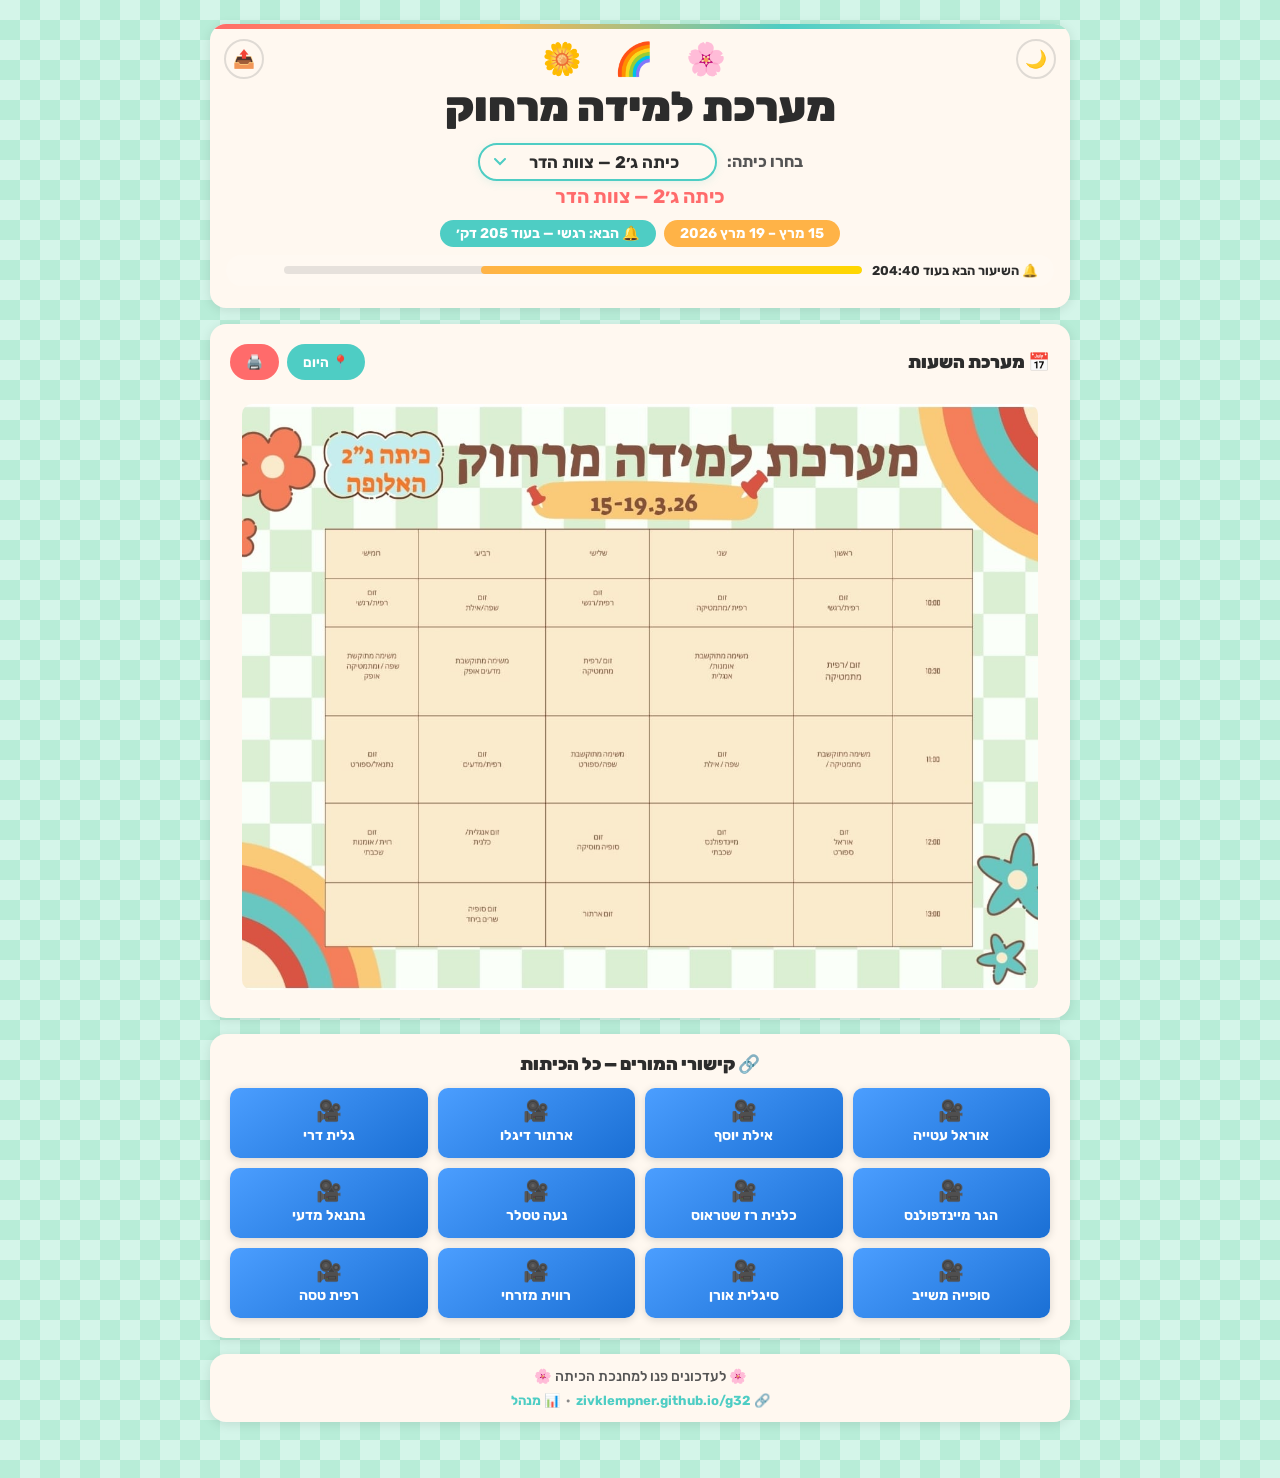
==== docs/index.html @ a0849b25 "Add ג'3 class support with SPA switching, image schedule, and today view - Add ג'3 schedule data (sc" ====
<!DOCTYPE html>
<html lang="he" dir="rtl">
<head>
  <meta charset="UTF-8" />
  <meta name="viewport" content="width=device-width, initial-scale=1.0, viewport-fit=cover" />
  <title>מערכת ג׳2 — צוות הדר</title>

  <link rel="icon" href="favicon.svg" type="image/svg+xml" />
  <link rel="apple-touch-icon" href="icon-192.png" />
  <link rel="manifest" href="manifest.json" />
  <meta name="theme-color" content="#4ECDC4" />
  <meta name="apple-mobile-web-app-capable" content="yes" />
  <meta name="apple-mobile-web-app-status-bar-style" content="default" />
  <meta name="apple-mobile-web-app-title" content="מערכת ג׳2" />
  <meta name="mobile-web-app-capable" content="yes" />
  <meta property="og:title" content="מערכת למידה מרחוק — כיתה ג׳2" />
  <meta property="og:description" content="מערכת שעות ולינקים לשיעורים — כיתה ג׳2 צוות הדר" />

  <link rel="stylesheet" href="style.css" />

  <!-- GoatCounter: replace YOUR-CODE with your site code from goatcounter.com -->
  <script data-goatcounter="https://kziv.goatcounter.com/count"
          async src="//gc.zgo.at/count.js"></script>
</head>
<body>
  <div class="page-wrapper">

    <header class="header-card">
      <div class="header-top-row">
        <button class="icon-btn" id="dark-toggle" title="מצב כהה / בהיר">🌙</button>
        <span class="deco-top" aria-hidden="true">🌸 🌈 🌼</span>
        <div class="header-top-actions">
          <button class="icon-btn notify-btn" id="notify-btn" style="display:none" title="הפעל התראות">🔔</button>
          <button class="icon-btn" id="share-btn" title="שתף קישור">📤</button>
        </div>
      </div>
      <h1>מערכת למידה מרחוק</h1>
      <div class="class-switcher">
        <label class="class-label" for="class-select">בחרו כיתה:</label>
        <select id="class-select" class="class-select">
          <option value="g32">כיתה ג׳2 — צוות הדר</option>
          <option value="g33">כיתה ג׳3 — בית ספר הדר</option>
        </select>
      </div>
      <div class="subtitle" id="class-subtitle">כיתה ג׳2 — בית ספר הדר</div>
      <div class="header-meta">
        <span class="week-range" id="week-range">…</span>
        <span class="now-pill"  id="now-pill"    style="display:none">…</span>
        <span class="next-pill" id="next-lesson">טוען…</span>
      </div>
      <div class="lesson-timer" id="lesson-timer" style="display:none">
        <span class="lesson-timer-label" id="lesson-timer-label"></span>
        <div class="lesson-timer-track">
          <div class="lesson-timer-fill" id="lesson-timer-fill"></div>
        </div>
        <span class="lesson-timer-pct" id="lesson-timer-pct"></span>
      </div>
    </header>

    <section class="schedule-card">
      <div class="schedule-card-header">
        <h2>📅 מערכת השעות</h2>
        <div class="schedule-actions">
          <button class="action-btn teal-btn" id="today-toggle">📍 היום</button>
          <button class="action-btn coral-btn" onclick="window.print()" aria-label="הדפס">🖨️</button>
        </div>
      </div>
      <div class="schedule-img-wrap" id="schedule-img-wrap">
        <img id="schedule-img" class="schedule-img" src="schedule-g2.jpeg" alt="מערכת שעות" />
      </div>
      <div id="today-view" class="today-view" style="display:none"></div>
    </section>

    <section class="teachers-card">
      <h2>🔗 קישורי המורים — כל הכיתות</h2>
      <div class="teachers-grid" id="teachers-grid">
        <p class="loading-msg">טוען קישורים…</p>
      </div>
    </section>

    <footer>
      <span>🌸</span> לעדכונים פנו למחנכת הכיתה <span>🌸</span>
      <div class="footer-links">
        <a href="https://zivklempner.github.io/g32" target="_blank" rel="noopener">🔗 zivklempner.github.io/g32</a>
        <span class="footer-sep">·</span>
        <a href="admin.html">📊 מנהל</a>
      </div>
    </footer>

  </div>
  <script src="app.js"></script>
</body>
</html>
---- docs/style.css ----
@import url('https://fonts.googleapis.com/css2?family=Rubik:wght@400;500;700;900&display=swap');

/* ── Reset ────────────────────────────────────────────────── */
*, *::before, *::after { box-sizing: border-box; margin: 0; padding: 0; }
button { font-family: inherit; cursor: pointer; touch-action: manipulation; }
a      { touch-action: manipulation; -webkit-tap-highlight-color: transparent; }

/* ── Theme variables ──────────────────────────────────────── */
:root {
  --cream:       #FFF8F0;
  --coral:       #FF6B6B;
  --teal:        #4ECDC4;
  --orange:      #FFB347;
  --mint:        #A8E6CF;
  --body-bg:     #d4f5e9;
  --body-check:  #b8edd8;
  --text:        #2c2c2c;
  --text-sub:    #555;
  --text-muted:  #888;
  --empty-cell:  #f5f0e8;
  --cell-border: white;
  --card-shadow: 0 2px 12px rgba(0,0,0,0.10);
  --radius:      16px;
  --radius-sm:   10px;
}
[data-theme="dark"] {
  --cream:       #1e2d2d;
  --body-bg:     #111d1d;
  --body-check:  #0e1818;
  --text:        #e8e8e8;
  --text-sub:    #bbb;
  --text-muted:  #999;
  --empty-cell:  #1a2a2a;
  --cell-border: #3d5a5a;
  --card-shadow: 0 2px 16px rgba(0,0,0,0.45);
}


/* ── Body ─────────────────────────────────────────────────── */
body {
  font-family: 'Rubik', sans-serif;
  direction: rtl;
  min-height: 100vh;
  color: var(--text);
  background-color: var(--body-bg);
  background-image:
    linear-gradient(45deg,  var(--body-check) 25%, transparent 25%),
    linear-gradient(-45deg, var(--body-check) 25%, transparent 25%),
    linear-gradient(45deg,  transparent 75%, var(--body-check) 75%),
    linear-gradient(-45deg, transparent 75%, var(--body-check) 75%);
  background-size: 40px 40px;
  background-position: 0 0, 0 20px, 20px -20px, -20px 0px;
  /* iOS safe-area support */
  padding: 16px 16px calc(24px + env(safe-area-inset-bottom)) 16px;
  padding-top: max(16px, env(safe-area-inset-top));
  padding-left:  max(16px, env(safe-area-inset-left));
  padding-right: max(16px, env(safe-area-inset-right));
  transition: background-color 0.25s, color 0.25s;
}
.page-wrapper { max-width: 860px; margin: 0 auto; }

/* ── Card base ────────────────────────────────────────────── */
.header-card,
.schedule-card,
.teachers-card,
footer {
  background: var(--cream);
  border-radius: var(--radius);
  box-shadow: var(--card-shadow);
  margin-bottom: 16px;
  transition: background-color 0.25s;
}

/* ── Header card ──────────────────────────────────────────── */
.header-card {
  padding: 0 0 18px;
  text-align: center;
  position: relative;
  overflow: hidden;
}
.header-card::before {
  content: '';
  display: block;
  height: 5px;
  background: linear-gradient(90deg, var(--coral), var(--orange), var(--teal), var(--mint));
  border-radius: var(--radius) var(--radius) 0 0;
}

/* Top row: dark toggle | emoji | share+notify */
.header-top-row {
  display: flex;
  align-items: center;
  justify-content: space-between;
  padding: 10px 14px 4px;
}
.deco-top {
  font-size: 1.6rem;
  letter-spacing: 8px;
  flex: 1;
  text-align: center;
}
.header-top-actions { display: flex; gap: 6px; }

/* Icon buttons (dark toggle, share, notify) */
.icon-btn {
  background: none;
  border: 2px solid rgba(128,128,128,0.25);
  border-radius: 50%;
  width: 40px; height: 40px;
  font-size: 1.1rem;
  display: flex; align-items: center; justify-content: center;
  flex-shrink: 0;
  transition: background 0.2s, transform 0.15s;
  -webkit-tap-highlight-color: transparent;
}
.icon-btn:hover  { background: rgba(128,128,128,0.12); transform: scale(1.08); }
.icon-btn:active { transform: scale(0.94); }
.notify-btn.notify-active { background: var(--coral); border-color: var(--coral); color: white; }

h1 {
  font-size: clamp(1.6rem, 5.5vw, 2.6rem);
  font-weight: 900;
  color: var(--text);
  line-height: 1.15;
  padding: 0 16px;
}
/* Class switcher dropdown */
.class-switcher {
  display: inline-flex;
  align-items: center;
  gap: 10px;
  margin-top: 12px;
}
.class-label {
  font-size: 1rem;
  font-weight: 700;
  color: var(--text-sub);
  white-space: nowrap;
}
.class-select {
  font-family: inherit;
  font-size: 1.05rem;
  font-weight: 700;
  color: var(--text);
  background: var(--cream);
  border: 2.5px solid var(--teal);
  border-radius: 999px;
  padding: 7px 36px 7px 20px;
  cursor: pointer;
  appearance: none;
  -webkit-appearance: none;
  background-image: url("data:image/svg+xml,%3Csvg xmlns='http://www.w3.org/2000/svg' width='12' height='8' viewBox='0 0 12 8'%3E%3Cpath d='M1 1l5 5 5-5' stroke='%234ECDC4' stroke-width='2' fill='none' stroke-linecap='round'/%3E%3C/svg%3E");
  background-repeat: no-repeat;
  background-position: left 14px center;
  box-shadow: 0 2px 8px rgba(78,205,196,0.15);
  transition: border-color 0.18s, box-shadow 0.18s;
}
.class-select:hover  { border-color: var(--coral); box-shadow: 0 2px 8px rgba(255,107,107,0.18); }
.class-select:focus  { outline: none; box-shadow: 0 0 0 3px rgba(78,205,196,0.3); }

/* Schedule image */
.schedule-img-wrap {
  padding: 12px 12px 8px;
}
.schedule-img {
  width: 100%;
  border-radius: var(--radius-sm);
  display: block;
  transition: opacity 0.2s ease;
}
.schedule-img--fading { opacity: 0; }

/* Today view */
.today-view {
  display: flex;
  flex-direction: column;
  gap: 8px;
  padding: 8px 12px 12px;
}
.today-empty {
  text-align: center;
  padding: 24px;
  color: var(--text-muted);
  font-size: 1rem;
}
.today-item {
  display: flex;
  align-items: center;
  gap: 12px;
  padding: 10px 16px;
  border-radius: var(--radius-sm);
  text-decoration: none;
  color: var(--text);
  font-weight: 600;
  transition: opacity 0.15s, transform 0.15s;
}
.today-item:active { opacity: 0.75; transform: scale(0.98); }
.today-item--live { background: rgba(78,205,196,0.12); border: 1.5px solid var(--teal); }
.today-item--task { background: rgba(255,179,71,0.12);  border: 1.5px solid var(--orange); }
.today-time    { font-size: 0.82rem; font-weight: 700; color: var(--text-muted); min-width: 38px; }
.today-icon    { font-size: 1.1rem; }
.today-subject { flex: 1; font-size: 1rem; }
.today-teacher { font-size: 0.85rem; color: var(--text-sub); }

.subtitle {
  font-size: clamp(0.9rem, 3vw, 1.2rem);
  font-weight: 700;
  color: var(--coral);
  margin-top: 4px;
}

/* Week + next lesson row */
.header-meta {
  display: flex;
  flex-wrap: wrap;
  justify-content: center;
  align-items: center;
  gap: 8px;
  margin-top: 12px;
  padding: 0 16px;
}
.week-range {
  background: var(--orange);
  color: white;
  font-size: 0.88rem;
  font-weight: 700;
  border-radius: 999px;
  padding: 5px 16px;
  white-space: nowrap;
}
.now-pill {
  background: #22b857;
  color: white;
  font-size: 0.88rem;
  font-weight: 700;
  border-radius: 999px;
  padding: 5px 16px;
  max-width: 100%;
  text-align: center;
}
.next-pill {
  background: var(--teal);
  color: white;
  font-size: 0.88rem;
  font-weight: 700;
  border-radius: 999px;
  padding: 5px 16px;
  transition: background 0.4s;
  max-width: 100%;
  text-align: center;
}

/* ── Lesson timer bar ─────────────────────────────────────── */
.lesson-timer {
  display: flex;
  align-items: center;
  gap: 10px;
  margin: 8px 16px 0;
  padding: 8px 16px;
  background: rgba(255,255,255,0.15);
  border-radius: 999px;
}
[data-theme="dark"] .lesson-timer { background: rgba(255,255,255,0.08); }
.lesson-timer-label {
  font-size: 0.8rem;
  font-weight: 700;
  color: var(--text);
  white-space: nowrap;
}
.lesson-timer-pct {
  font-size: 0.75rem;
  font-weight: 700;
  color: var(--text-muted);
  white-space: nowrap;
  min-width: 32px;
  text-align: left;
}
.lesson-timer-track {
  flex: 1;
  height: 8px;
  background: rgba(128,128,128,0.2);
  border-radius: 99px;
  overflow: hidden;
  min-width: 80px;
}
.lesson-timer-fill {
  height: 100%;
  border-radius: 99px;
  background: linear-gradient(90deg, #22b857, var(--teal));
  transition: width 1s linear;
}

/* ── Schedule card ────────────────────────────────────────── */
.schedule-card { padding: 16px; }

.schedule-card-header {
  display: flex;
  align-items: center;
  justify-content: space-between;
  gap: 8px;
  margin-bottom: 12px;
}
.schedule-card-header h2 {
  font-size: 1.1rem;
  font-weight: 900;
  color: var(--text);
  white-space: nowrap;
}
.schedule-actions { display: flex; gap: 8px; flex-shrink: 0; }

.action-btn {
  border: none;
  border-radius: 999px;
  padding: 7px 16px;
  font-size: 0.85rem;
  font-weight: 700;
  color: white;
  min-height: 36px;
  display: flex; align-items: center; gap: 4px;
  transition: filter 0.15s, transform 0.15s;
  -webkit-tap-highlight-color: transparent;
}
.action-btn:hover  { filter: brightness(1.1); transform: scale(1.03); }
.action-btn:active { transform: scale(0.96); }
.teal-btn  { background: var(--teal); }
.teal-btn.active { background: var(--orange); }
.coral-btn { background: var(--coral); }

/* ── Legend ───────────────────────────────────────────────── */
.tt-legend {
  display: flex;
  justify-content: center;
  gap: 8px;
  flex-wrap: wrap;
  margin-bottom: 10px;
}
.legend-item {
  display: inline-flex;
  align-items: center;
  gap: 5px;
  font-size: 0.78rem;
  font-weight: 700;
  padding: 4px 12px;
  border-radius: 999px;
  color: white;
}
.legend-live { background: linear-gradient(135deg, #2D8CFF, #1a6fd4); }
.legend-task { background: linear-gradient(135deg, #f0c040, #d4a010); color: #4a3000; }

.schedule-caption {
  text-align: center;
  font-size: 0.82rem;
  color: var(--text-muted);
  font-weight: 500;
  margin-bottom: 12px;
}

/* ── Timetable ────────────────────────────────────────────── */
.timetable-wrap {
  overflow-x: auto;
  -webkit-overflow-scrolling: touch;
  border-radius: var(--radius-sm);
  /* Subtle scroll hint on mobile */
  background:
    linear-gradient(to right, var(--cream) 20px, transparent 20px),
    linear-gradient(to left,  var(--cream) 20px, transparent 20px),
    radial-gradient(ellipse at left,  rgba(0,0,0,0.12) 0%, transparent 70%),
    radial-gradient(ellipse at right, rgba(0,0,0,0.12) 0%, transparent 70%);
  background-position: left, right, left, right;
  background-size: 20px 100%, 20px 100%, 10px 100%, 10px 100%;
  background-attachment: local, local, scroll, scroll;
  background-repeat: no-repeat;
}

.timetable {
  width: 100%;
  border-collapse: collapse;
  min-width: 460px;
  font-family: 'Rubik', sans-serif;
}
/* When today-only, no horizontal scroll needed */
.timetable.today-only { min-width: unset; }

.tt-corner { width: 48px; min-width: 48px; }

.tt-day-header {
  background: linear-gradient(160deg, var(--coral), #e85555);
  color: white;
  font-weight: 700;
  font-size: 0.9rem;
  padding: 10px 4px;
  text-align: center;
  border: 2px solid var(--cell-border);
  transition: background 0.3s;
}
.tt-day-header.tt-today {
  background: linear-gradient(160deg, var(--teal), #35b0a8);
}

.tt-time {
  background: var(--orange);
  color: white;
  font-weight: 700;
  font-size: 0.82rem;
  text-align: center;
  padding: 0 4px;
  border: 2px solid var(--cell-border);
  white-space: nowrap;
  min-width: 48px;
}

.tt-cell {
  border: 2px solid var(--cell-border);
  padding: 0;
  vertical-align: top;
  min-width: 86px;
}
.tt-empty   { background: var(--empty-cell); }
.tt-cell.tt-today { border-color: rgba(78,205,196,0.45); }

/* Today-only: hide other columns */
.timetable.today-only [data-day]:not(.tt-today) { display: none; }

/* ── Task cells ───────────────────────────────────────────── */
.tt-task {
  background: linear-gradient(145deg, #fffaeb, #fde9a0);
  padding: 0;
}
[data-theme="dark"] .tt-task { background: linear-gradient(145deg, #3a3010, #4a3e08); }

.tt-task-link {
  display: flex;
  flex-direction: column;
  align-items: center;
  justify-content: center;
  gap: 4px;
  padding: 10px 6px;
  min-height: 72px;
  width: 100%; height: 100%;
  text-decoration: none;
  color: #6b4f00;
  transition: filter 0.15s, transform 0.15s;
  -webkit-tap-highlight-color: transparent;
}
[data-theme="dark"] .tt-task-link { color: #f0c060; }
.tt-task-link:hover  { filter: brightness(0.92); transform: scale(1.03); }
.tt-task-link:active { transform: scale(0.97); }
.tt-task-label { font-size: 0.7rem; font-weight: 700; }

/* ── Lesson cells ─────────────────────────────────────────── */
.tt-link {
  display: flex;
  flex-direction: column;
  align-items: center;
  justify-content: center;
  gap: 3px;
  padding: 10px 6px;
  min-height: 72px;
  width: 100%; height: 100%;
  text-decoration: none;
  color: white;
  transition: filter 0.15s, transform 0.15s;
  -webkit-tap-highlight-color: transparent;
}
.tt-link:hover  { filter: brightness(1.1); transform: scale(1.03); }
.tt-link:active { transform: scale(0.97); }

.tt-live .tt-link { background: linear-gradient(145deg, #4b9eff, #1a6fd4); }

.tt-icon    { font-size: 1rem; line-height: 1; }
.tt-teacher { font-size: 0.85rem; font-weight: 700; line-height: 1.2; }
.tt-subject { font-size: 0.72rem; font-weight: 500; opacity: 0.9; line-height: 1.3; }

/* ── "Now" row ────────────────────────────────────────────── */
@keyframes pulse-time {
  0%,100% { opacity: 1; }
  50%      { opacity: 0.6; }
}
tr.tt-now .tt-time {
  background: #ff5500;
  animation: pulse-time 1.5s ease-in-out infinite;
}
tr.tt-now .tt-cell.tt-today .tt-link,
tr.tt-now .tt-cell.tt-today .tt-task-link {
  box-shadow: 0 0 0 3px rgba(255,220,40,0.9), 0 2px 10px rgba(0,0,0,0.2);
  transform: scale(1.03);
}

/* ── Teachers card ────────────────────────────────────────── */
.teachers-card { padding: 16px 16px 20px; }
.teachers-card h2 {
  font-size: 1.1rem;
  font-weight: 900;
  color: var(--text);
  margin-bottom: 14px;
  text-align: center;
}
.teachers-grid {
  display: grid;
  grid-template-columns: repeat(auto-fill, minmax(140px, 1fr));
  gap: 10px;
}
.loading-msg { text-align: center; color: var(--text-muted); grid-column: 1/-1; }

.teacher-btn {
  display: flex;
  flex-direction: column;
  align-items: center;
  gap: 5px;
  padding: 12px 8px;
  border: none;
  border-radius: var(--radius-sm);
  text-decoration: none;
  font-size: 0.88rem;
  font-weight: 700;
  color: white;
  text-align: center;
  line-height: 1.3;
  min-height: 70px;
  justify-content: center;
  transition: transform 0.15s, box-shadow 0.15s, filter 0.15s;
  box-shadow: 0 2px 8px rgba(0,0,0,0.15);
  -webkit-tap-highlight-color: transparent;
}
.teacher-btn:hover  { transform: translateY(-2px) scale(1.02); filter: brightness(1.08); box-shadow: 0 5px 14px rgba(0,0,0,0.2); }
.teacher-btn:active { transform: scale(0.97); }
.teacher-btn.live,
.teacher-btn.zoom { background: linear-gradient(145deg, #4b9eff, #1a6fd4); }
.teacher-btn.meet { background: linear-gradient(145deg, #3fbd67, #1e8c3a); }
.teacher-btn.ytec { background: linear-gradient(145deg, #ffaa33, #e07000); }
.btn-icon { font-size: 1.3rem; line-height: 1; }
.btn-name { word-break: break-word; }

/* ── Footer ───────────────────────────────────────────────── */
footer {
  text-align: center;
  color: var(--text-sub);
  font-size: 0.88rem;
  font-weight: 500;
  padding: 14px 16px;
  padding-bottom: max(14px, env(safe-area-inset-bottom));
}
.footer-links {
  margin-top: 8px;
  display: flex; flex-wrap: wrap; justify-content: center;
  align-items: center; gap: 6px; font-size: 0.82rem;
}
.footer-links a { color: var(--teal); font-weight: 700; text-decoration: none; }
.footer-links a:hover { text-decoration: underline; }
.footer-sep { color: var(--text-muted); }

/* ── Install banner ───────────────────────────────────────── */
.install-banner {
  position: fixed;
  bottom: 0; left: 0; right: 0;
  z-index: 9998;
  display: flex;
  align-items: center;
  gap: 12px;
  padding: 14px 18px;
  padding-bottom: calc(14px + env(safe-area-inset-bottom));
  background: var(--cream);
  box-shadow: 0 -4px 24px rgba(0,0,0,0.18);
  border-radius: 20px 20px 0 0;
  border-top: 2px solid rgba(78,205,196,0.3);
  transform: translateY(100%);
  transition: transform 0.35s cubic-bezier(0.34,1.56,0.64,1);
  font-family: 'Rubik', sans-serif;
}
.install-banner.show { transform: translateY(0); }
.install-icon { font-size: 2rem; flex-shrink: 0; }
.install-text { flex: 1; }
.install-title { font-size: 0.95rem; font-weight: 900; color: var(--text); }
.install-sub   { font-size: 0.8rem; color: var(--text-muted); margin-top: 2px; }
.install-btn {
  background: var(--teal); color: white; border: none;
  border-radius: 999px; padding: 9px 20px;
  font-size: 0.88rem; font-weight: 700;
  font-family: 'Rubik', sans-serif; cursor: pointer;
  white-space: nowrap; flex-shrink: 0;
  transition: filter 0.15s;
}
.install-btn:hover { filter: brightness(1.1); }
.install-close {
  background: none; border: none; font-size: 1.1rem;
  color: var(--text-muted); cursor: pointer; padding: 6px;
  flex-shrink: 0; line-height: 1;
}

/* ── Toast ────────────────────────────────────────────────── */
#toast {
  position: fixed;
  bottom: calc(24px + env(safe-area-inset-bottom));
  left: 50%;
  transform: translateX(-50%) translateY(20px);
  background: rgba(30,30,30,0.92);
  color: white;
  padding: 10px 20px;
  border-radius: 999px;
  font-size: 0.88rem;
  font-weight: 600;
  opacity: 0;
  pointer-events: none;
  transition: opacity 0.25s, transform 0.25s;
  white-space: nowrap;
  max-width: 90vw;
  overflow: hidden;
  text-overflow: ellipsis;
  z-index: 9999;
}
#toast.show { opacity: 1; transform: translateX(-50%) translateY(0); }

/* ── Responsive ───────────────────────────────────────────── */
@media (max-width: 420px) {
  .deco-top       { font-size: 1.3rem; letter-spacing: 5px; }
  .action-btn     { padding: 7px 12px; font-size: 0.8rem; }
  .teachers-grid  { grid-template-columns: repeat(2, 1fr); }
  .tt-teacher     { font-size: 0.78rem; }
  .tt-subject     { font-size: 0.66rem; }
  .tt-link, .tt-task-link { min-height: 64px; padding: 8px 4px; }
}
@media (min-width: 540px) {
  .teachers-grid { grid-template-columns: repeat(3, 1fr); }
}
@media (min-width: 700px) {
  body { padding: 24px 20px 40px; }
  .header-card { padding-bottom: 22px; }
  .deco-top { font-size: 2rem; letter-spacing: 12px; }
  .schedule-card, .teachers-card { padding: 20px; }
  .teachers-grid { grid-template-columns: repeat(auto-fill, minmax(160px, 1fr)); }
}

/* ── Print ────────────────────────────────────────────────── */
@media print {
  body { background: white !important; background-image: none !important; padding: 0; }

  .icon-btn, .action-btn, .tt-legend, .schedule-caption,
  .next-lesson-pill, .teachers-card, footer, #toast { display: none !important; }

  .header-card   { box-shadow: none; border: 1px solid #ddd; border-radius: 4px; padding: 12px; margin-bottom: 8px; }
  .header-card::before { display: none; }
  .schedule-card { box-shadow: none; border: 1px solid #ddd; border-radius: 4px; padding: 10px; }

  .timetable-wrap { overflow: visible; background: none; }
  .timetable { min-width: unset !important; page-break-inside: avoid; }
  .timetable.today-only [data-day] { display: table-cell !important; }

  .tt-link, .tt-task-link { min-height: 48px; padding: 4px; }
  .tt-teacher { font-size: 0.72rem; }
  .tt-subject  { font-size: 0.62rem; }

  /* Force print colors */
  -webkit-print-color-adjust: exact; print-color-adjust: exact;
  .tt-live .tt-link  { background: #2D8CFF !important; }
  .tt-task           { background: #fff3cd !important; }
  .tt-day-header     { background: #FF6B6B !important; color: white !important; }
  .tt-day-header.tt-today { background: #4ECDC4 !important; }
  .tt-time           { background: #FFB347 !important; color: white !important; }
}
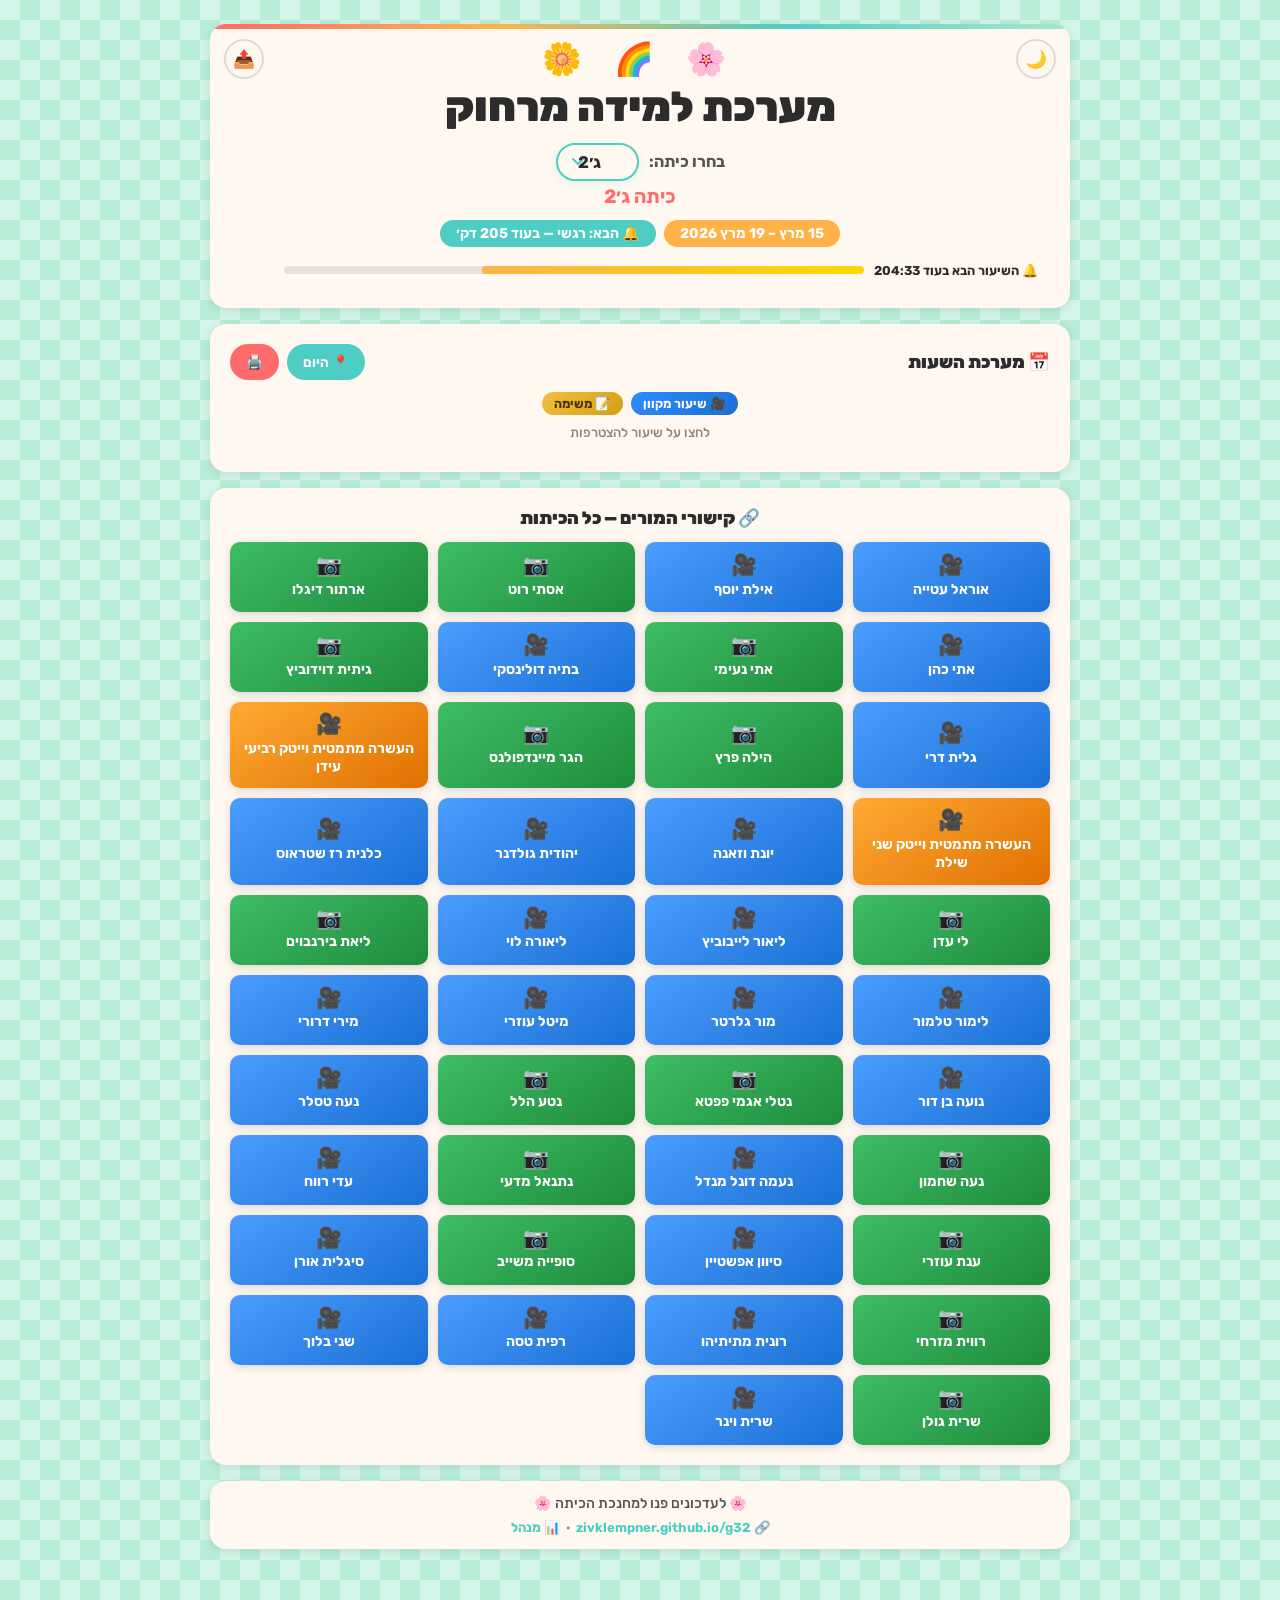
==== commit aaca6a6e: "Fix dropdown labels, teacher button colors/icons, and links.json - Dropdown options simplified to ג׳" ====
--- a/docs/index.html
+++ b/docs/index.html
@@ -38,11 +38,11 @@
       <div class="class-switcher">
         <label class="class-label" for="class-select">בחרו כיתה:</label>
         <select id="class-select" class="class-select">
-          <option value="g32">כיתה ג׳2 — צוות הדר</option>
-          <option value="g33">כיתה ג׳3 — בית ספר הדר</option>
+          <option value="g32">ג׳2</option>
+          <option value="g33">ג׳3</option>
         </select>
       </div>
-      <div class="subtitle" id="class-subtitle">כיתה ג׳2 — בית ספר הדר</div>
+      <div class="subtitle" id="class-subtitle">כיתה ג׳2</div>
       <div class="header-meta">
         <span class="week-range" id="week-range">…</span>
         <span class="now-pill"  id="now-pill"    style="display:none">…</span>
@@ -65,10 +65,14 @@
           <button class="action-btn coral-btn" onclick="window.print()" aria-label="הדפס">🖨️</button>
         </div>
       </div>
-      <div class="schedule-img-wrap" id="schedule-img-wrap">
-        <img id="schedule-img" class="schedule-img" src="schedule-g2.jpeg" alt="מערכת שעות" />
+      <div class="tt-legend">
+        <span class="legend-item legend-live">🎥 שיעור מקוון</span>
+        <span class="legend-item legend-task">📝 משימה</span>
       </div>
-      <div id="today-view" class="today-view" style="display:none"></div>
+      <p class="schedule-caption">לחצו על שיעור להצטרפות</p>
+      <div class="timetable-wrap">
+        <table class="timetable" id="timetable"></table>
+      </div>
     </section>
 
     <section class="teachers-card">
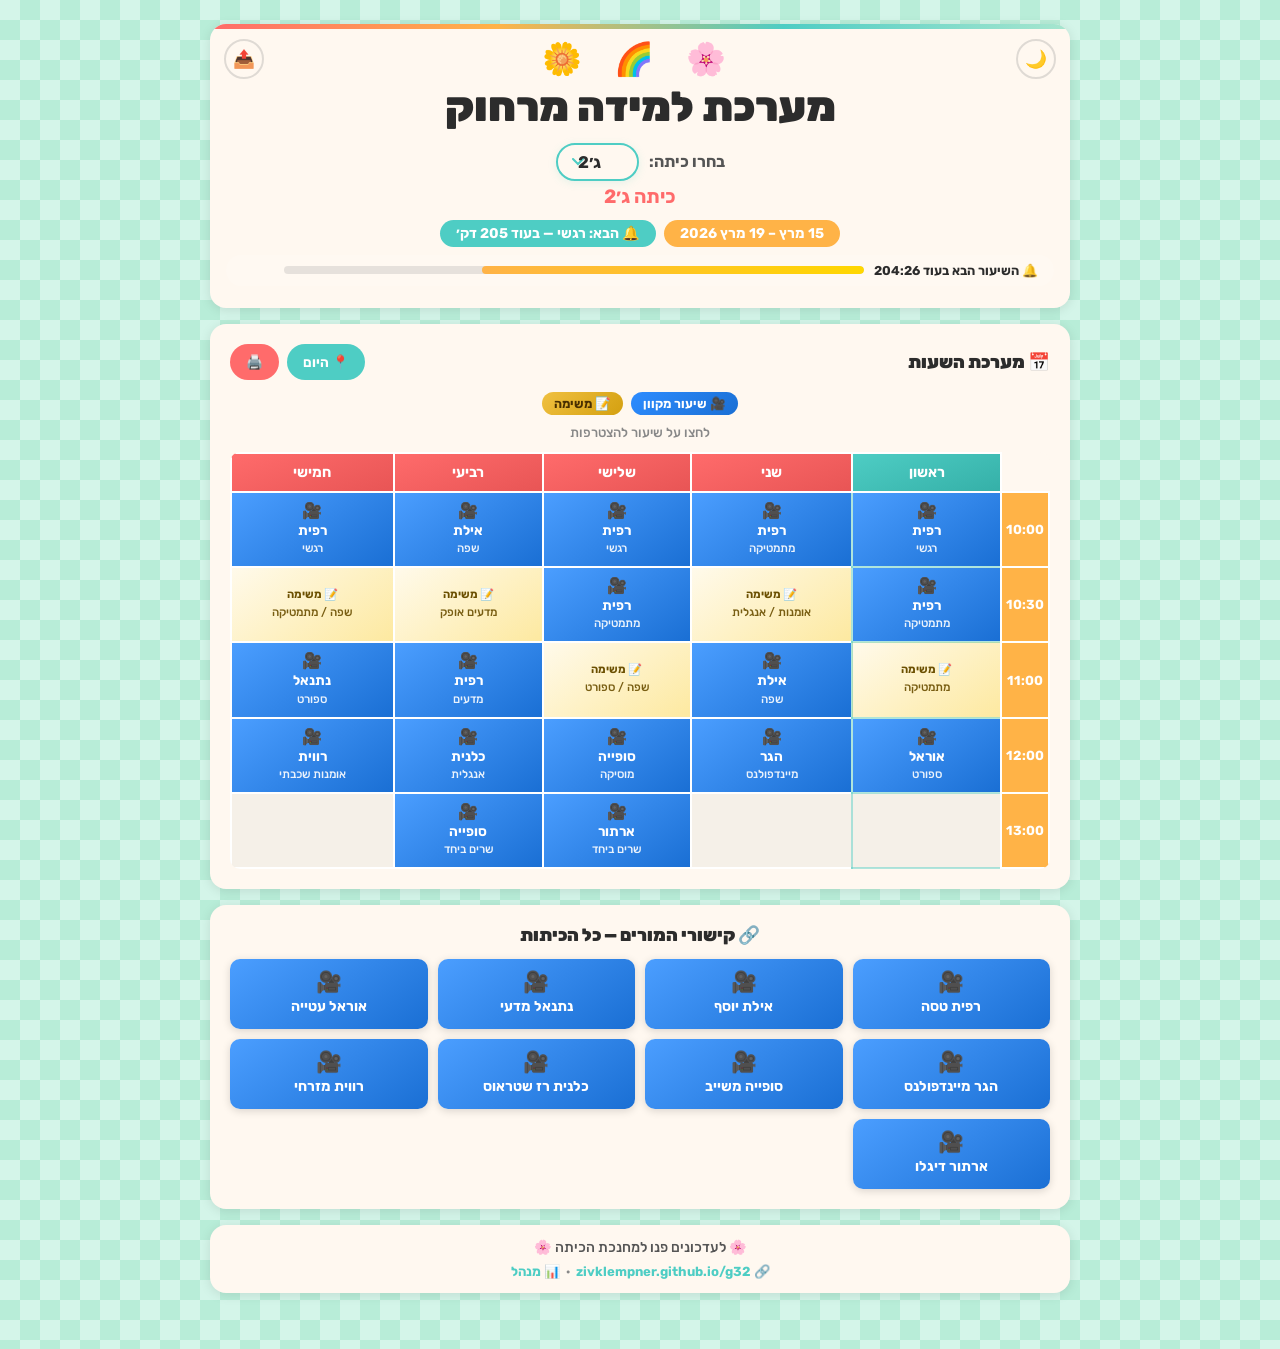
==== commit cd98e875: "Fix table not rendering, unify teacher button color, rename g33→g34 Bug 1: render table immediately " ====
--- a/docs/index.html
+++ b/docs/index.html
@@ -39,7 +39,7 @@
         <label class="class-label" for="class-select">בחרו כיתה:</label>
         <select id="class-select" class="class-select">
           <option value="g32">ג׳2</option>
-          <option value="g33">ג׳3</option>
+          <option value="g34">ג׳4</option>
         </select>
       </div>
       <div class="subtitle" id="class-subtitle">כיתה ג׳2</div>
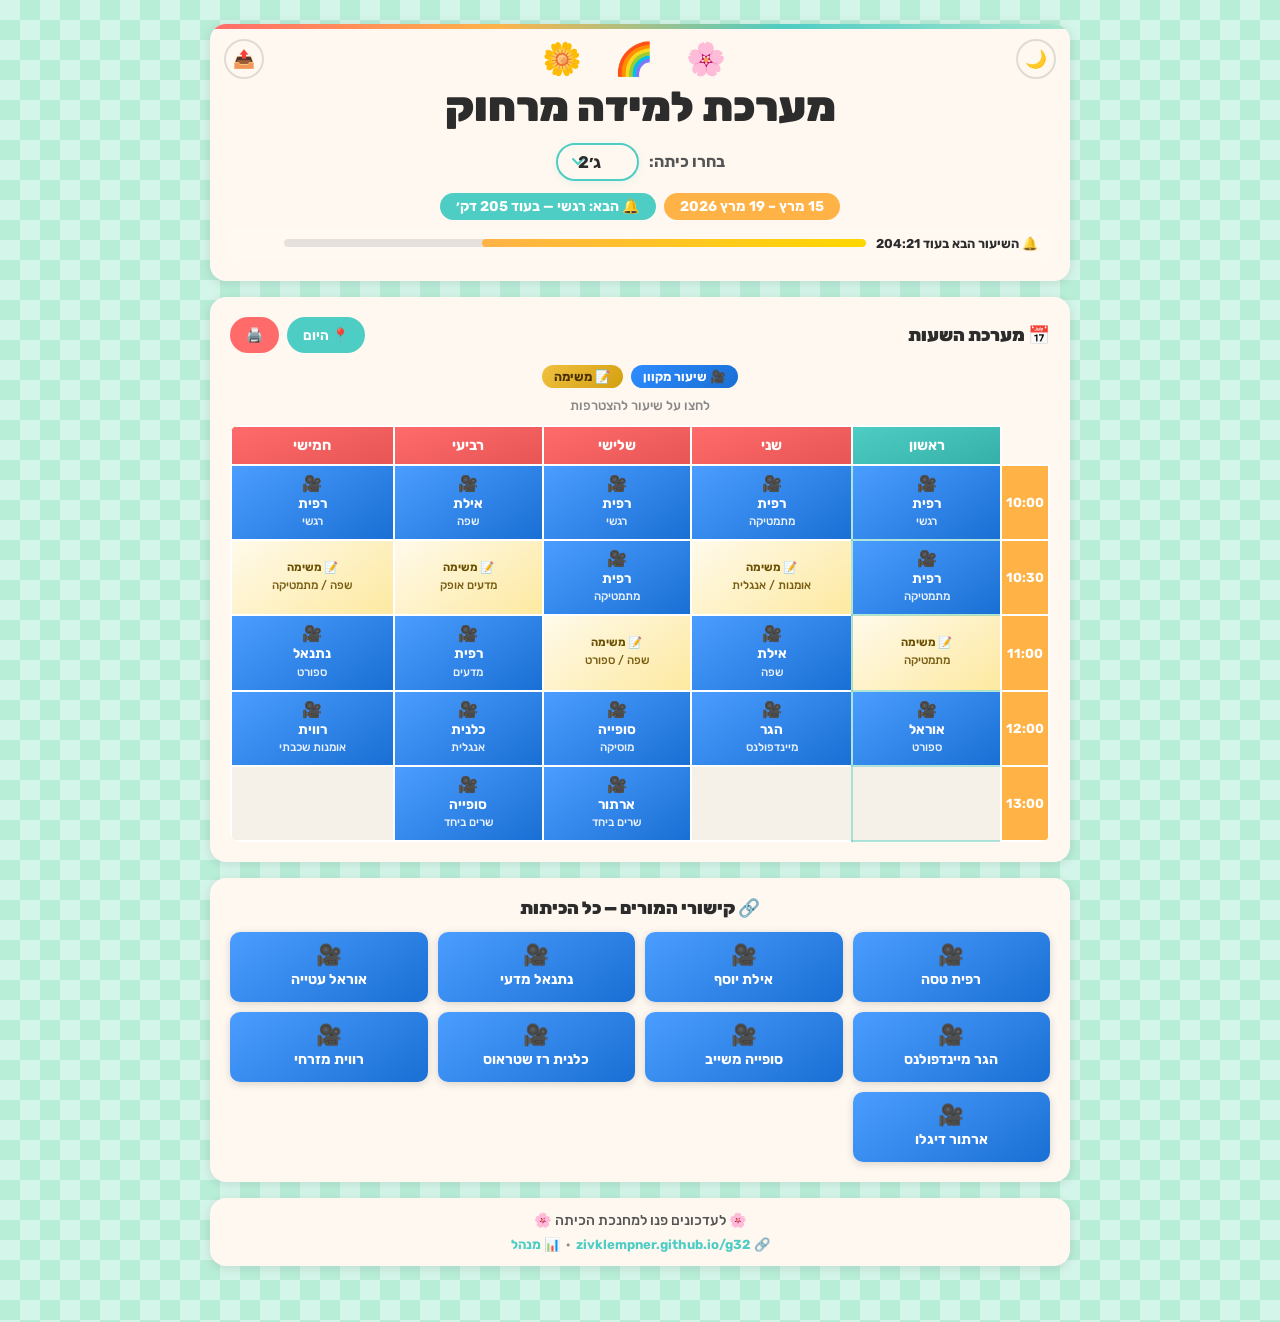
==== commit 0b7a3d80: "Remove subtitle label under dropdown, rename g34→g4 in URL/keys - Remove <div class="subtitle" id="c" ====
--- a/docs/index.html
+++ b/docs/index.html
@@ -39,10 +39,9 @@
         <label class="class-label" for="class-select">בחרו כיתה:</label>
         <select id="class-select" class="class-select">
           <option value="g32">ג׳2</option>
-          <option value="g34">ג׳4</option>
+          <option value="g4">ג׳4</option>
         </select>
       </div>
-      <div class="subtitle" id="class-subtitle">כיתה ג׳2</div>
       <div class="header-meta">
         <span class="week-range" id="week-range">…</span>
         <span class="now-pill"  id="now-pill"    style="display:none">…</span>
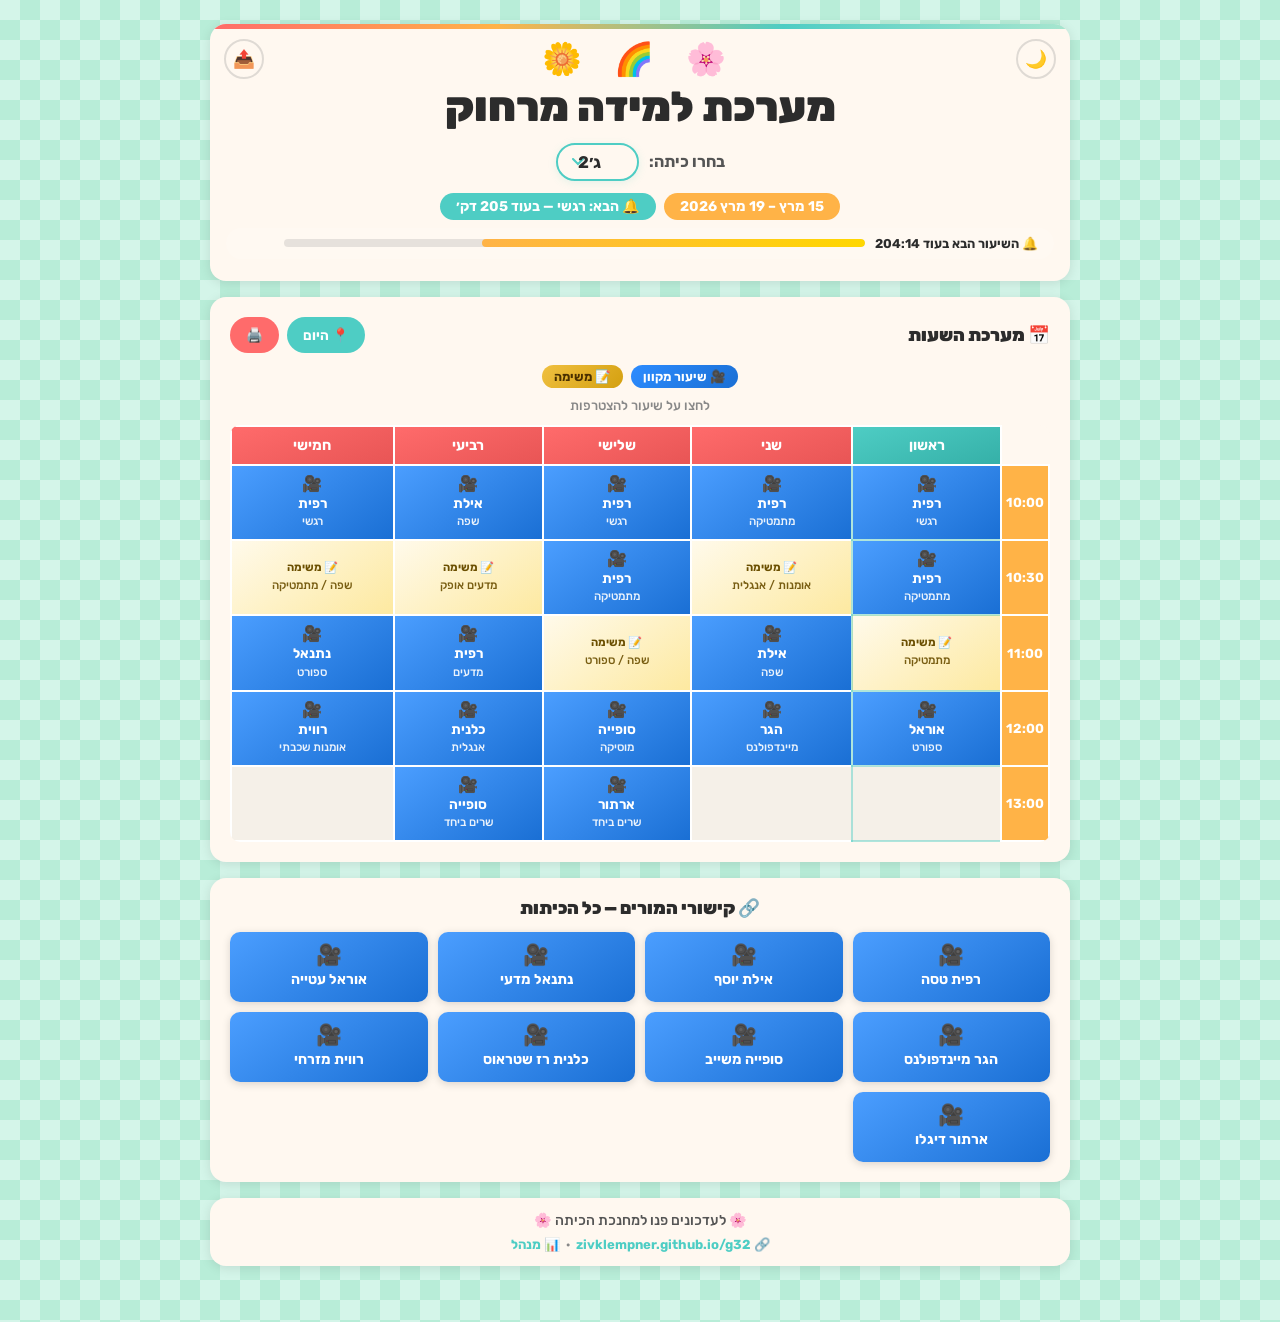
==== commit 14e1ba2f: "Replace app icon with Hadar school logo Use school-logo.jpg as favicon, Apple touch icon, and PWA ma" ====
--- a/docs/index.html
+++ b/docs/index.html
@@ -5,8 +5,8 @@
   <meta name="viewport" content="width=device-width, initial-scale=1.0, viewport-fit=cover" />
   <title>מערכת ג׳2 — צוות הדר</title>
 
-  <link rel="icon" href="favicon.svg" type="image/svg+xml" />
-  <link rel="apple-touch-icon" href="icon-192.png" />
+  <link rel="icon" href="school-logo.jpg" type="image/jpeg" />
+  <link rel="apple-touch-icon" href="school-logo.jpg" />
   <link rel="manifest" href="manifest.json" />
   <meta name="theme-color" content="#4ECDC4" />
   <meta name="apple-mobile-web-app-capable" content="yes" />
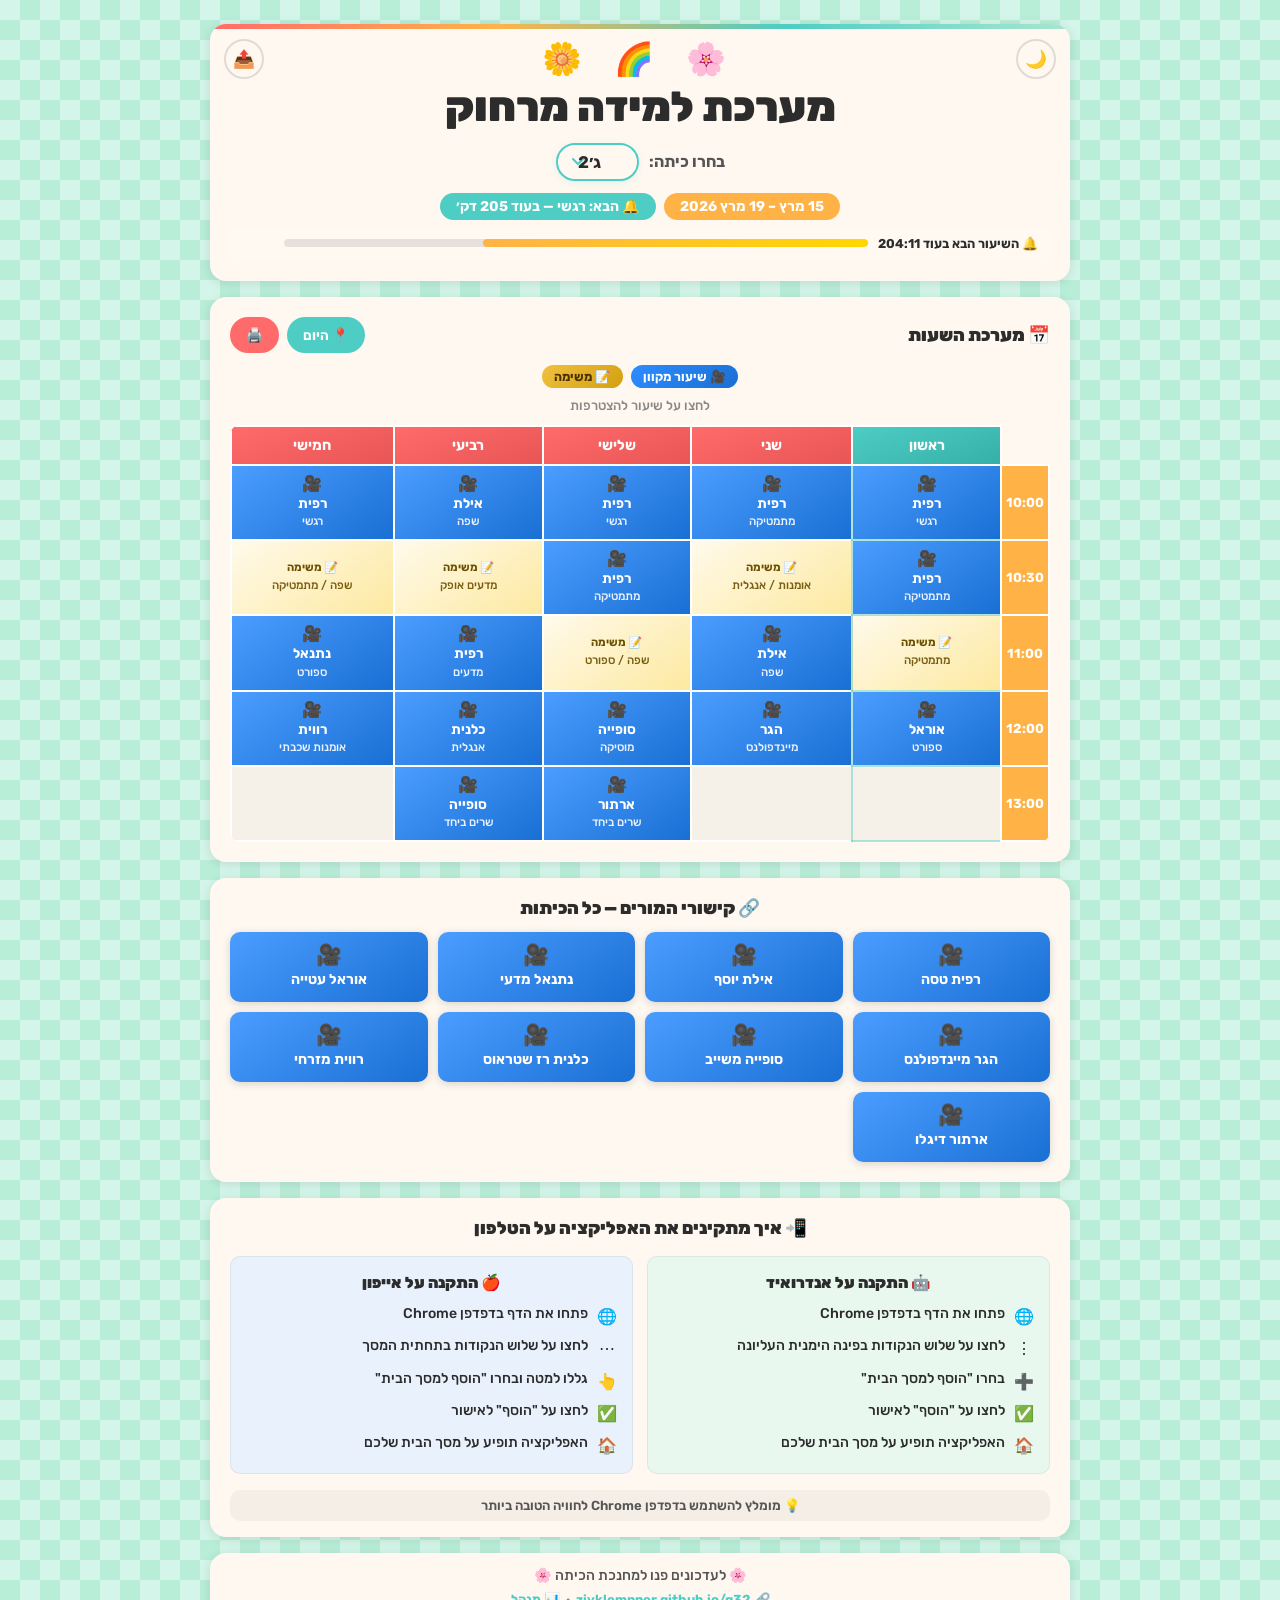
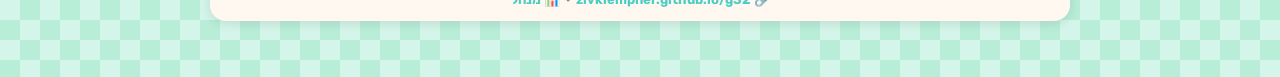
==== commit 6f068990: "Add Hebrew app installation guide section New section below teacher links, above footer: - Title: אי" ====
--- a/docs/index.html
+++ b/docs/index.html
@@ -81,6 +81,33 @@
       </div>
     </section>
 
+    <section class="install-guide-card">
+      <h2>📲 איך מתקינים את האפליקציה על הטלפון</h2>
+      <div class="install-guide-grid">
+        <div class="install-guide-panel android">
+          <h3>🤖 התקנה על אנדרואיד</h3>
+          <ol class="install-steps">
+            <li><span class="step-emoji">🌐</span> פתחו את הדף בדפדפן Chrome</li>
+            <li><span class="step-emoji">⋮</span> לחצו על שלוש הנקודות בפינה הימנית העליונה</li>
+            <li><span class="step-emoji">➕</span> בחרו "הוסף למסך הבית"</li>
+            <li><span class="step-emoji">✅</span> לחצו על "הוסף" לאישור</li>
+            <li><span class="step-emoji">🏠</span> האפליקציה תופיע על מסך הבית שלכם</li>
+          </ol>
+        </div>
+        <div class="install-guide-panel iphone">
+          <h3>🍎 התקנה על אייפון</h3>
+          <ol class="install-steps">
+            <li><span class="step-emoji">🌐</span> פתחו את הדף בדפדפן Chrome</li>
+            <li><span class="step-emoji">⋯</span> לחצו על שלוש הנקודות בתחתית המסך</li>
+            <li><span class="step-emoji">👆</span> גללו למטה ובחרו "הוסף למסך הבית"</li>
+            <li><span class="step-emoji">✅</span> לחצו על "הוסף" לאישור</li>
+            <li><span class="step-emoji">🏠</span> האפליקציה תופיע על מסך הבית שלכם</li>
+          </ol>
+        </div>
+      </div>
+      <p class="install-note">💡 מומלץ להשתמש בדפדפן Chrome לחוויה הטובה ביותר</p>
+    </section>
+
     <footer>
       <span>🌸</span> לעדכונים פנו למחנכת הכיתה <span>🌸</span>
       <div class="footer-links">
--- a/docs/style.css
+++ b/docs/style.css
@@ -63,6 +63,7 @@
 .header-card,
 .schedule-card,
 .teachers-card,
+.install-guide-card,
 footer {
   background: var(--cream);
   border-radius: var(--radius);
@@ -649,6 +650,8 @@
   .tt-teacher { font-size: 0.72rem; }
   .tt-subject  { font-size: 0.62rem; }
 
+  .install-guide-card { display: none; }
+
   /* Force print colors */
   -webkit-print-color-adjust: exact; print-color-adjust: exact;
   .tt-live .tt-link  { background: #2D8CFF !important; }
@@ -657,3 +660,78 @@
   .tt-day-header.tt-today { background: #4ECDC4 !important; }
   .tt-time           { background: #FFB347 !important; color: white !important; }
 }
+
+/* ── Install guide ─────────────────────────────────────────── */
+.install-guide-card {
+  padding: 20px 20px 16px;
+}
+.install-guide-card > h2 {
+  font-size: 1.1rem;
+  font-weight: 900;
+  color: var(--text);
+  text-align: center;
+  margin-bottom: 18px;
+}
+.install-guide-grid {
+  display: grid;
+  grid-template-columns: 1fr 1fr;
+  gap: 14px;
+}
+@media (max-width: 520px) {
+  .install-guide-grid { grid-template-columns: 1fr; }
+}
+.install-guide-panel {
+  border-radius: var(--radius-sm);
+  padding: 16px 14px;
+  border: 1.5px solid rgba(0,0,0,0.06);
+}
+.install-guide-panel.android {
+  background: #e8f8ef;
+}
+.install-guide-panel.iphone {
+  background: #e8f1fc;
+}
+[data-theme="dark"] .install-guide-panel.android { background: #1a2e22; }
+[data-theme="dark"] .install-guide-panel.iphone  { background: #1a2236; }
+.install-guide-panel h3 {
+  font-size: 0.98rem;
+  font-weight: 900;
+  color: var(--text);
+  margin-bottom: 12px;
+  text-align: center;
+}
+.install-steps {
+  list-style: none;
+  padding: 0;
+  margin: 0;
+  display: flex;
+  flex-direction: column;
+  gap: 8px;
+}
+.install-steps li {
+  display: flex;
+  align-items: flex-start;
+  gap: 8px;
+  font-size: 0.88rem;
+  font-weight: 500;
+  color: var(--text);
+  line-height: 1.45;
+  counter-increment: step;
+}
+.step-emoji {
+  font-size: 1rem;
+  flex-shrink: 0;
+  width: 1.4em;
+  text-align: center;
+  margin-top: 1px;
+}
+.install-note {
+  margin-top: 16px;
+  text-align: center;
+  font-size: 0.82rem;
+  font-weight: 600;
+  color: var(--text-sub);
+  background: rgba(0,0,0,0.04);
+  border-radius: var(--radius-sm);
+  padding: 8px 14px;
+}
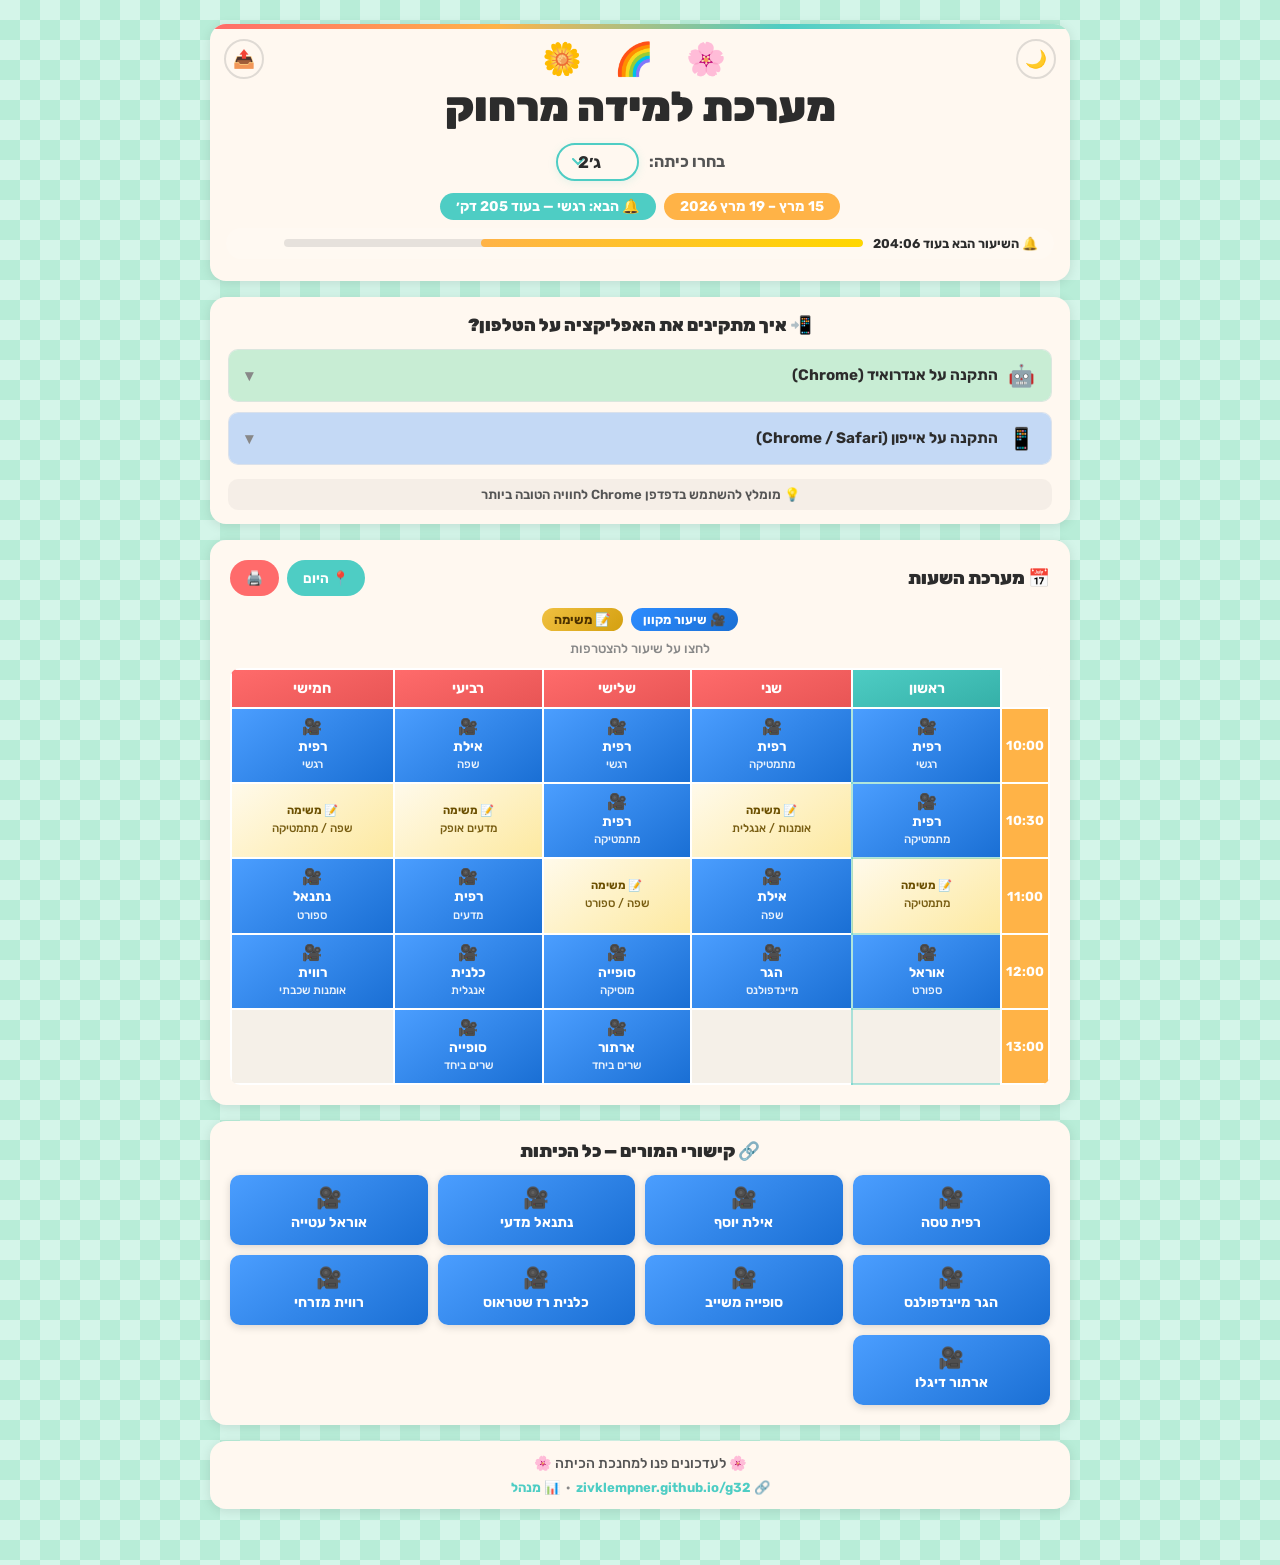
==== commit 50664162: "Redesign install guide: accordion layout, top placement, updated steps - Move section to top of page" ====
--- a/docs/index.html
+++ b/docs/index.html
@@ -56,6 +56,45 @@
       </div>
     </header>
 
+    <section class="install-guide-card">
+      <h2>📲 איך מתקינים את האפליקציה על הטלפון?</h2>
+      <div class="install-guide-accordions">
+
+        <details class="install-accordion android">
+          <summary>
+            <span class="install-platform-icon">🤖</span>
+            <span class="install-platform-name">התקנה על אנדרואיד (Chrome)</span>
+            <span class="install-chevron" aria-hidden="true">▾</span>
+          </summary>
+          <ol class="install-steps">
+            <li><span class="step-emoji">🌐</span> פתחו את Chrome על האנדרואיד</li>
+            <li><span class="step-emoji">⋮</span> לחצו על שלוש הנקודות האנכיות בפינה הימנית העליונה</li>
+            <li><span class="step-emoji">➕</span> גללו למטה ובחרו "הוסף למסך הבית"</li>
+            <li><span class="step-emoji">✏️</span> תנו שם לקיצור הדרך (אופציונלי) ולחצו "הוסף"</li>
+            <li><span class="step-emoji">🏠</span> האפליקציה תופיע על מסך הבית</li>
+          </ol>
+        </details>
+
+        <details class="install-accordion iphone">
+          <summary>
+            <span class="install-platform-icon">📱</span>
+            <span class="install-platform-name">התקנה על אייפון (Chrome / Safari)</span>
+            <span class="install-chevron" aria-hidden="true">▾</span>
+          </summary>
+          <ol class="install-steps">
+            <li><span class="step-emoji">🌐</span> פתחו את הדפדפן (Chrome או Safari)</li>
+            <li><span class="step-emoji">⬆️</span> לחצו על כפתור השיתוף (ריבוע עם חץ למעלה)</li>
+            <li><span class="step-emoji">📋</span> לחצו על "הצג עוד" לפתיחת אפשרויות נוספות</li>
+            <li><span class="step-emoji">➕</span> לחצו על "הוסף למסך הבית"</li>
+            <li><span class="step-emoji">✏️</span> ערכו את השם (אופציונלי) ולחצו "הוסף"</li>
+            <li><span class="step-emoji">🏠</span> האייקון של האפליקציה יופיע על מסך הבית</li>
+          </ol>
+        </details>
+
+      </div>
+      <p class="install-note">💡 מומלץ להשתמש בדפדפן Chrome לחוויה הטובה ביותר</p>
+    </section>
+
     <section class="schedule-card">
       <div class="schedule-card-header">
         <h2>📅 מערכת השעות</h2>
@@ -81,33 +120,6 @@
       </div>
     </section>
 
-    <section class="install-guide-card">
-      <h2>📲 איך מתקינים את האפליקציה על הטלפון</h2>
-      <div class="install-guide-grid">
-        <div class="install-guide-panel android">
-          <h3>🤖 התקנה על אנדרואיד</h3>
-          <ol class="install-steps">
-            <li><span class="step-emoji">🌐</span> פתחו את הדף בדפדפן Chrome</li>
-            <li><span class="step-emoji">⋮</span> לחצו על שלוש הנקודות בפינה הימנית העליונה</li>
-            <li><span class="step-emoji">➕</span> בחרו "הוסף למסך הבית"</li>
-            <li><span class="step-emoji">✅</span> לחצו על "הוסף" לאישור</li>
-            <li><span class="step-emoji">🏠</span> האפליקציה תופיע על מסך הבית שלכם</li>
-          </ol>
-        </div>
-        <div class="install-guide-panel iphone">
-          <h3>🍎 התקנה על אייפון</h3>
-          <ol class="install-steps">
-            <li><span class="step-emoji">🌐</span> פתחו את הדף בדפדפן Chrome</li>
-            <li><span class="step-emoji">⋯</span> לחצו על שלוש הנקודות בתחתית המסך</li>
-            <li><span class="step-emoji">👆</span> גללו למטה ובחרו "הוסף למסך הבית"</li>
-            <li><span class="step-emoji">✅</span> לחצו על "הוסף" לאישור</li>
-            <li><span class="step-emoji">🏠</span> האפליקציה תופיע על מסך הבית שלכם</li>
-          </ol>
-        </div>
-      </div>
-      <p class="install-note">💡 מומלץ להשתמש בדפדפן Chrome לחוויה הטובה ביותר</p>
-    </section>
-
     <footer>
       <span>🌸</span> לעדכונים פנו למחנכת הכיתה <span>🌸</span>
       <div class="footer-links">
--- a/docs/style.css
+++ b/docs/style.css
@@ -663,61 +663,94 @@
 
 /* ── Install guide ─────────────────────────────────────────── */
 .install-guide-card {
-  padding: 20px 20px 16px;
+  padding: 18px 18px 14px;
 }
 .install-guide-card > h2 {
   font-size: 1.1rem;
   font-weight: 900;
   color: var(--text);
   text-align: center;
-  margin-bottom: 18px;
-}
-.install-guide-grid {
-  display: grid;
-  grid-template-columns: 1fr 1fr;
-  gap: 14px;
-}
-@media (max-width: 520px) {
-  .install-guide-grid { grid-template-columns: 1fr; }
-}
-.install-guide-panel {
+  margin-bottom: 14px;
+}
+.install-guide-accordions {
+  display: flex;
+  flex-direction: column;
+  gap: 10px;
+}
+.install-accordion {
   border-radius: var(--radius-sm);
-  padding: 16px 14px;
-  border: 1.5px solid rgba(0,0,0,0.06);
-}
-.install-guide-panel.android {
-  background: #e8f8ef;
-}
-.install-guide-panel.iphone {
-  background: #e8f1fc;
-}
-[data-theme="dark"] .install-guide-panel.android { background: #1a2e22; }
-[data-theme="dark"] .install-guide-panel.iphone  { background: #1a2236; }
-.install-guide-panel h3 {
-  font-size: 0.98rem;
-  font-weight: 900;
-  color: var(--text);
-  margin-bottom: 12px;
-  text-align: center;
-}
+  overflow: hidden;
+  border: 1.5px solid rgba(0,0,0,0.07);
+}
+.install-accordion summary {
+  display: flex;
+  align-items: center;
+  gap: 10px;
+  padding: 13px 16px;
+  cursor: pointer;
+  list-style: none;
+  font-family: 'Rubik', sans-serif;
+  font-size: 0.95rem;
+  font-weight: 700;
+  color: var(--text);
+  user-select: none;
+  -webkit-tap-highlight-color: transparent;
+  transition: filter 0.15s;
+}
+.install-accordion summary::-webkit-details-marker { display: none; }
+.install-accordion summary:hover { filter: brightness(0.96); }
+.install-accordion.android summary { background: #c8edd4; }
+.install-accordion.iphone  summary { background: #c4d9f5; }
+[data-theme="dark"] .install-accordion.android summary { background: #1f3827; }
+[data-theme="dark"] .install-accordion.iphone  summary { background: #1a2d45; }
+.install-platform-icon { font-size: 1.35rem; flex-shrink: 0; }
+.install-platform-name { flex: 1; }
+.install-chevron {
+  font-size: 1rem;
+  color: var(--text-muted);
+  transition: transform 0.25s ease;
+  flex-shrink: 0;
+}
+.install-accordion[open] .install-chevron { transform: rotate(180deg); }
+.install-accordion.android { background: #eaf7ef; }
+.install-accordion.iphone  { background: #eaf2fd; }
+[data-theme="dark"] .install-accordion.android { background: #162a1e; }
+[data-theme="dark"] .install-accordion.iphone  { background: #141f30; }
 .install-steps {
   list-style: none;
-  padding: 0;
+  padding: 14px 18px;
   margin: 0;
   display: flex;
   flex-direction: column;
-  gap: 8px;
+  gap: 10px;
+  counter-reset: install-step;
 }
 .install-steps li {
   display: flex;
   align-items: flex-start;
-  gap: 8px;
+  gap: 10px;
   font-size: 0.88rem;
   font-weight: 500;
   color: var(--text);
-  line-height: 1.45;
-  counter-increment: step;
-}
+  line-height: 1.5;
+  counter-increment: install-step;
+}
+.install-steps li::before {
+  content: counter(install-step);
+  display: flex;
+  align-items: center;
+  justify-content: center;
+  min-width: 22px;
+  height: 22px;
+  border-radius: 50%;
+  font-size: 0.75rem;
+  font-weight: 900;
+  flex-shrink: 0;
+  margin-top: 1px;
+  color: white;
+}
+.install-accordion.android .install-steps li::before { background: #3aaa6a; }
+.install-accordion.iphone  .install-steps li::before { background: #3a82d4; }
 .step-emoji {
   font-size: 1rem;
   flex-shrink: 0;
@@ -726,7 +759,7 @@
   margin-top: 1px;
 }
 .install-note {
-  margin-top: 16px;
+  margin-top: 14px;
   text-align: center;
   font-size: 0.82rem;
   font-weight: 600;
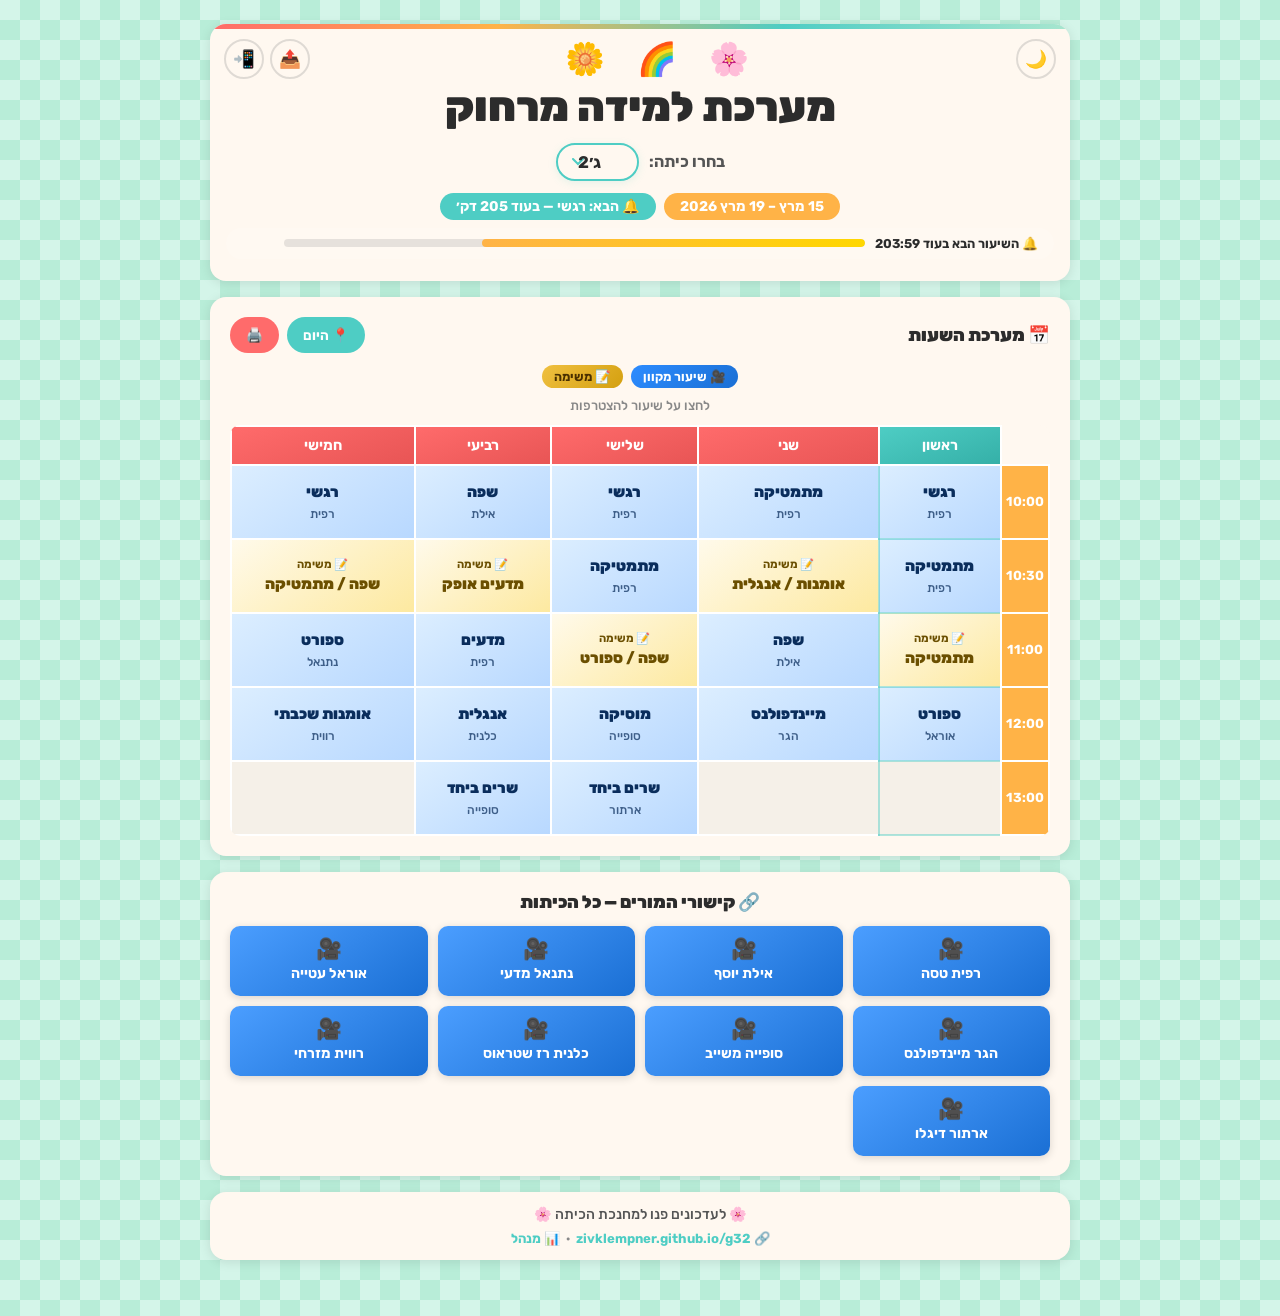
==== commit 24524412: "Three UX improvements: install modal, pastel cells, typography hierarchy 1. Install guide → modal   " ====
--- a/docs/index.html
+++ b/docs/index.html
@@ -32,6 +32,7 @@
         <div class="header-top-actions">
           <button class="icon-btn notify-btn" id="notify-btn" style="display:none" title="הפעל התראות">🔔</button>
           <button class="icon-btn" id="share-btn" title="שתף קישור">📤</button>
+          <button class="icon-btn" id="install-help-btn" title="איך מתקינים את האפליקציה">📲</button>
         </div>
       </div>
       <h1>מערכת למידה מרחוק</h1>
@@ -55,45 +56,6 @@
         <span class="lesson-timer-pct" id="lesson-timer-pct"></span>
       </div>
     </header>
-
-    <section class="install-guide-card">
-      <h2>📲 איך מתקינים את האפליקציה על הטלפון?</h2>
-      <div class="install-guide-accordions">
-
-        <details class="install-accordion android">
-          <summary>
-            <span class="install-platform-icon">🤖</span>
-            <span class="install-platform-name">התקנה על אנדרואיד (Chrome)</span>
-            <span class="install-chevron" aria-hidden="true">▾</span>
-          </summary>
-          <ol class="install-steps">
-            <li><span class="step-emoji">🌐</span> פתחו את Chrome על האנדרואיד</li>
-            <li><span class="step-emoji">⋮</span> לחצו על שלוש הנקודות האנכיות בפינה הימנית העליונה</li>
-            <li><span class="step-emoji">➕</span> גללו למטה ובחרו "הוסף למסך הבית"</li>
-            <li><span class="step-emoji">✏️</span> תנו שם לקיצור הדרך (אופציונלי) ולחצו "הוסף"</li>
-            <li><span class="step-emoji">🏠</span> האפליקציה תופיע על מסך הבית</li>
-          </ol>
-        </details>
-
-        <details class="install-accordion iphone">
-          <summary>
-            <span class="install-platform-icon">📱</span>
-            <span class="install-platform-name">התקנה על אייפון (Chrome / Safari)</span>
-            <span class="install-chevron" aria-hidden="true">▾</span>
-          </summary>
-          <ol class="install-steps">
-            <li><span class="step-emoji">🌐</span> פתחו את הדפדפן (Chrome או Safari)</li>
-            <li><span class="step-emoji">⬆️</span> לחצו על כפתור השיתוף (ריבוע עם חץ למעלה)</li>
-            <li><span class="step-emoji">📋</span> לחצו על "הצג עוד" לפתיחת אפשרויות נוספות</li>
-            <li><span class="step-emoji">➕</span> לחצו על "הוסף למסך הבית"</li>
-            <li><span class="step-emoji">✏️</span> ערכו את השם (אופציונלי) ולחצו "הוסף"</li>
-            <li><span class="step-emoji">🏠</span> האייקון של האפליקציה יופיע על מסך הבית</li>
-          </ol>
-        </details>
-
-      </div>
-      <p class="install-note">💡 מומלץ להשתמש בדפדפן Chrome לחוויה הטובה ביותר</p>
-    </section>
 
     <section class="schedule-card">
       <div class="schedule-card-header">
@@ -130,6 +92,50 @@
     </footer>
 
   </div>
+
+  <!-- Install guide modal -->
+  <div class="install-modal-overlay" id="install-modal" role="dialog" aria-modal="true" aria-label="הוראות התקנה" hidden>
+    <div class="install-modal">
+      <button class="install-modal-close" id="install-modal-close" aria-label="סגור">✕</button>
+      <h2>📲 איך מתקינים את האפליקציה?</h2>
+      <div class="install-guide-accordions">
+
+        <details class="install-accordion android">
+          <summary>
+            <span class="install-platform-icon">🤖</span>
+            <span class="install-platform-name">התקנה על אנדרואיד (Chrome)</span>
+            <span class="install-chevron" aria-hidden="true">▾</span>
+          </summary>
+          <ol class="install-steps">
+            <li><span class="step-emoji">🌐</span> פתחו את Chrome על האנדרואיד</li>
+            <li><span class="step-emoji">⋮</span> לחצו על שלוש הנקודות האנכיות בפינה הימנית העליונה</li>
+            <li><span class="step-emoji">➕</span> גללו למטה ובחרו "הוסף למסך הבית"</li>
+            <li><span class="step-emoji">✏️</span> תנו שם לקיצור הדרך (אופציונלי) ולחצו "הוסף"</li>
+            <li><span class="step-emoji">🏠</span> האפליקציה תופיע על מסך הבית</li>
+          </ol>
+        </details>
+
+        <details class="install-accordion iphone">
+          <summary>
+            <span class="install-platform-icon">📱</span>
+            <span class="install-platform-name">התקנה על אייפון (Chrome / Safari)</span>
+            <span class="install-chevron" aria-hidden="true">▾</span>
+          </summary>
+          <ol class="install-steps">
+            <li><span class="step-emoji">🌐</span> פתחו את הדפדפן (Chrome או Safari)</li>
+            <li><span class="step-emoji">⬆️</span> לחצו על כפתור השיתוף (ריבוע עם חץ למעלה)</li>
+            <li><span class="step-emoji">📋</span> לחצו על "הצג עוד" לפתיחת אפשרויות נוספות</li>
+            <li><span class="step-emoji">➕</span> לחצו על "הוסף למסך הבית"</li>
+            <li><span class="step-emoji">✏️</span> ערכו את השם (אופציונלי) ולחצו "הוסף"</li>
+            <li><span class="step-emoji">🏠</span> האייקון של האפליקציה יופיע על מסך הבית</li>
+          </ol>
+        </details>
+
+      </div>
+      <p class="install-note">💡 מומלץ להשתמש בדפדפן Chrome לחוויה הטובה ביותר</p>
+    </div>
+  </div>
+
   <script src="app.js"></script>
 </body>
 </html>
--- a/docs/style.css
+++ b/docs/style.css
@@ -63,7 +63,6 @@
 .header-card,
 .schedule-card,
 .teachers-card,
-.install-guide-card,
 footer {
   background: var(--cream);
   border-radius: var(--radius);
@@ -466,11 +465,15 @@
 .tt-link:hover  { filter: brightness(1.1); transform: scale(1.03); }
 .tt-link:active { transform: scale(0.97); }
 
-.tt-live .tt-link { background: linear-gradient(145deg, #4b9eff, #1a6fd4); }
-
-.tt-icon    { font-size: 1rem; line-height: 1; }
-.tt-teacher { font-size: 0.85rem; font-weight: 700; line-height: 1.2; }
-.tt-subject { font-size: 0.72rem; font-weight: 500; opacity: 0.9; line-height: 1.3; }
+/* Option A: light pastel blue cell, dark navy text */
+.tt-cell.tt-live                { background: linear-gradient(145deg, #dceeff, #b8d8ff); }
+.tt-live .tt-link               { color: #0a2d5c; }
+[data-theme="dark"] .tt-cell.tt-live { background: linear-gradient(145deg, #0d2645, #0a1e38); }
+[data-theme="dark"] .tt-live .tt-link { color: #90c4ff; }
+
+/* Subject = primary (larger, bold); Teacher = secondary (smaller, muted) */
+.tt-subject { font-size: 0.95rem; font-weight: 900; line-height: 1.25; }
+.tt-teacher { font-size: 0.75rem; font-weight: 500; opacity: 0.72; line-height: 1.2; margin-top: 2px; }
 
 /* ── "Now" row ────────────────────────────────────────────── */
 @keyframes pulse-time {
@@ -650,28 +653,73 @@
   .tt-teacher { font-size: 0.72rem; }
   .tt-subject  { font-size: 0.62rem; }
 
-  .install-guide-card { display: none; }
-
   /* Force print colors */
   -webkit-print-color-adjust: exact; print-color-adjust: exact;
-  .tt-live .tt-link  { background: #2D8CFF !important; }
+  .tt-cell.tt-live   { background: #b8d8ff !important; }
+  .tt-live .tt-link  { color: #0a2d5c !important; }
   .tt-task           { background: #fff3cd !important; }
   .tt-day-header     { background: #FF6B6B !important; color: white !important; }
   .tt-day-header.tt-today { background: #4ECDC4 !important; }
   .tt-time           { background: #FFB347 !important; color: white !important; }
 }
 
-/* ── Install guide ─────────────────────────────────────────── */
-.install-guide-card {
-  padding: 18px 18px 14px;
-}
-.install-guide-card > h2 {
+/* ── Install guide modal ───────────────────────────────────── */
+.install-modal-overlay {
+  position: fixed;
+  inset: 0;
+  z-index: 9999;
+  background: rgba(0,0,0,0.55);
+  display: flex;
+  align-items: center;
+  justify-content: center;
+  padding: 16px;
+  backdrop-filter: blur(3px);
+  animation: modal-fade-in 0.2s ease;
+}
+.install-modal-overlay[hidden] { display: none; }
+@keyframes modal-fade-in {
+  from { opacity: 0; }
+  to   { opacity: 1; }
+}
+.install-modal {
+  background: var(--cream);
+  border-radius: var(--radius);
+  box-shadow: 0 8px 40px rgba(0,0,0,0.3);
+  padding: 22px 20px 18px;
+  width: 100%;
+  max-width: 500px;
+  max-height: 90vh;
+  overflow-y: auto;
+  position: relative;
+  animation: modal-slide-in 0.22s cubic-bezier(0.34,1.4,0.64,1);
+}
+@keyframes modal-slide-in {
+  from { transform: translateY(24px) scale(0.97); opacity: 0; }
+  to   { transform: none; opacity: 1; }
+}
+.install-modal > h2 {
   font-size: 1.1rem;
   font-weight: 900;
   color: var(--text);
   text-align: center;
   margin-bottom: 14px;
-}
+  padding-left: 32px; /* room for close btn */
+}
+.install-modal-close {
+  position: absolute;
+  top: 14px;
+  left: 14px;
+  background: none;
+  border: 2px solid rgba(128,128,128,0.25);
+  border-radius: 50%;
+  width: 32px; height: 32px;
+  font-size: 0.85rem;
+  cursor: pointer;
+  display: flex; align-items: center; justify-content: center;
+  color: var(--text-muted);
+  transition: background 0.15s;
+}
+.install-modal-close:hover { background: rgba(128,128,128,0.12); }
 .install-guide-accordions {
   display: flex;
   flex-direction: column;
